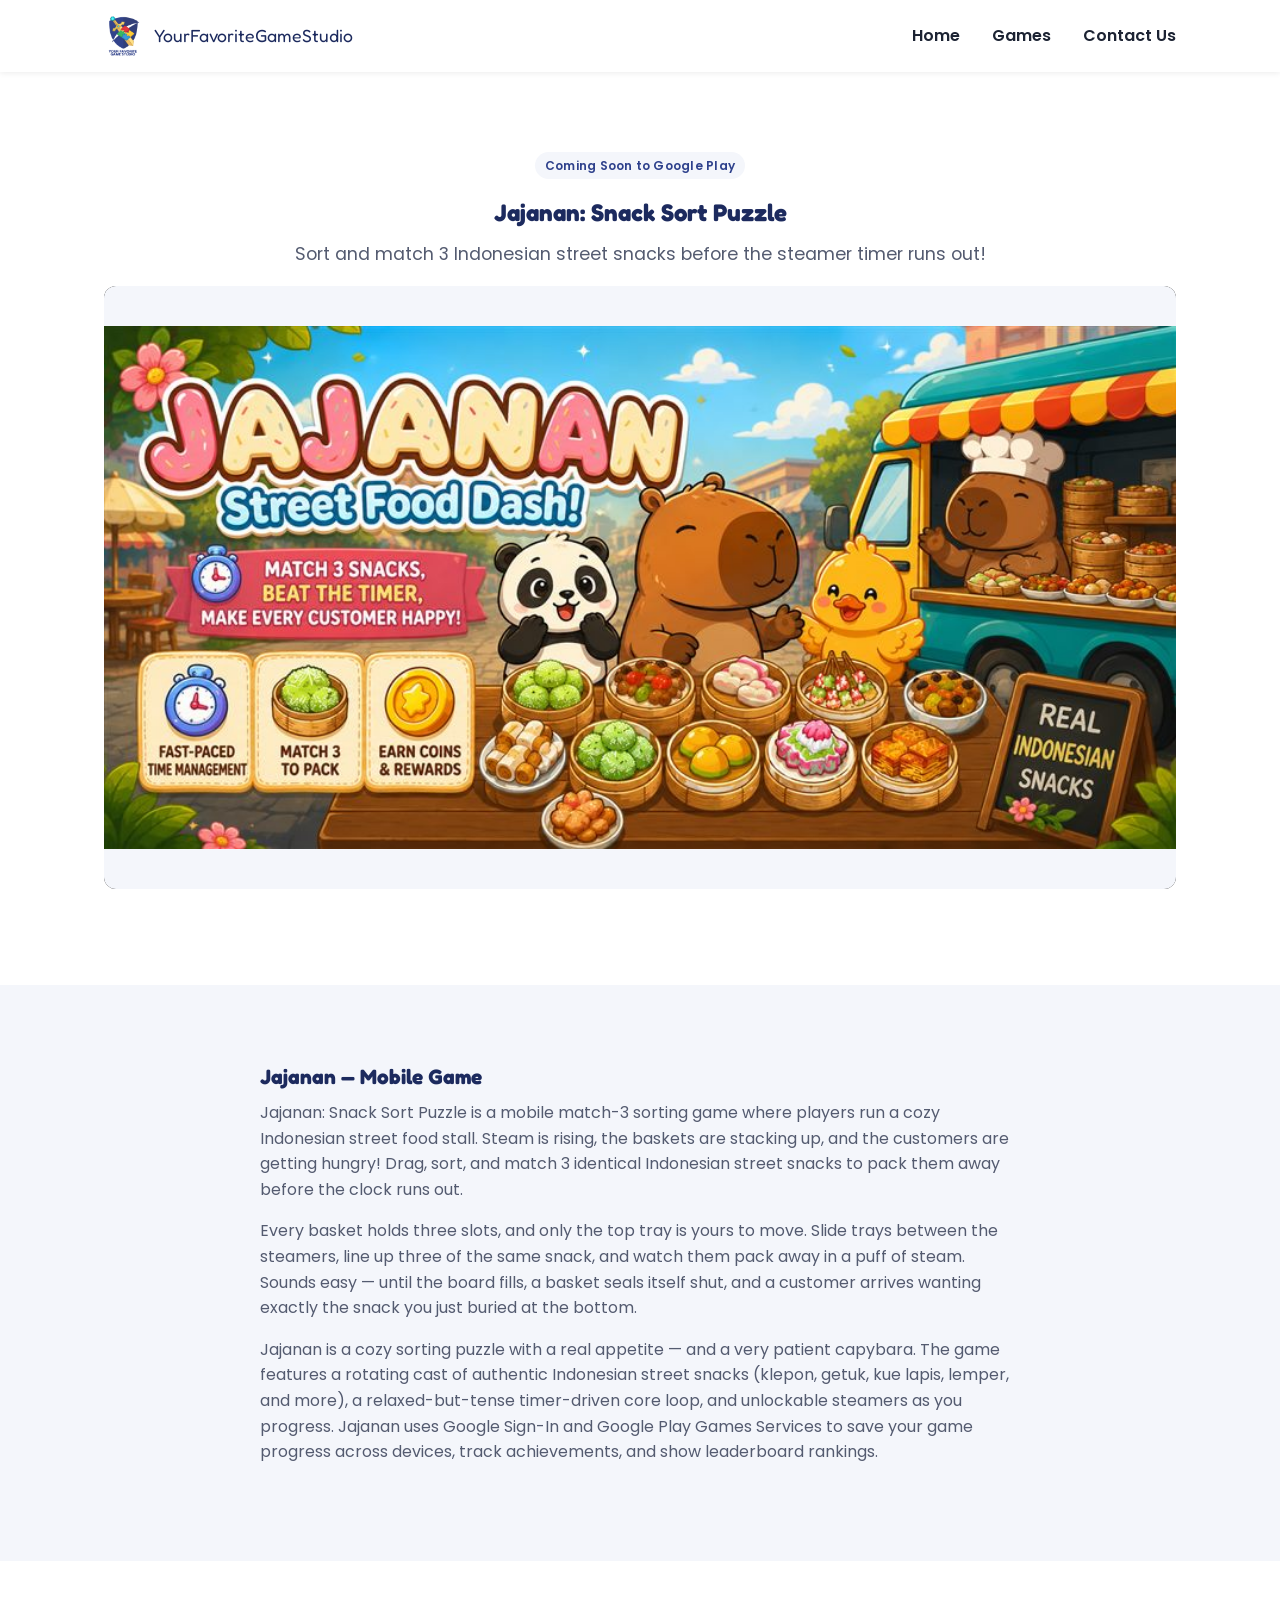
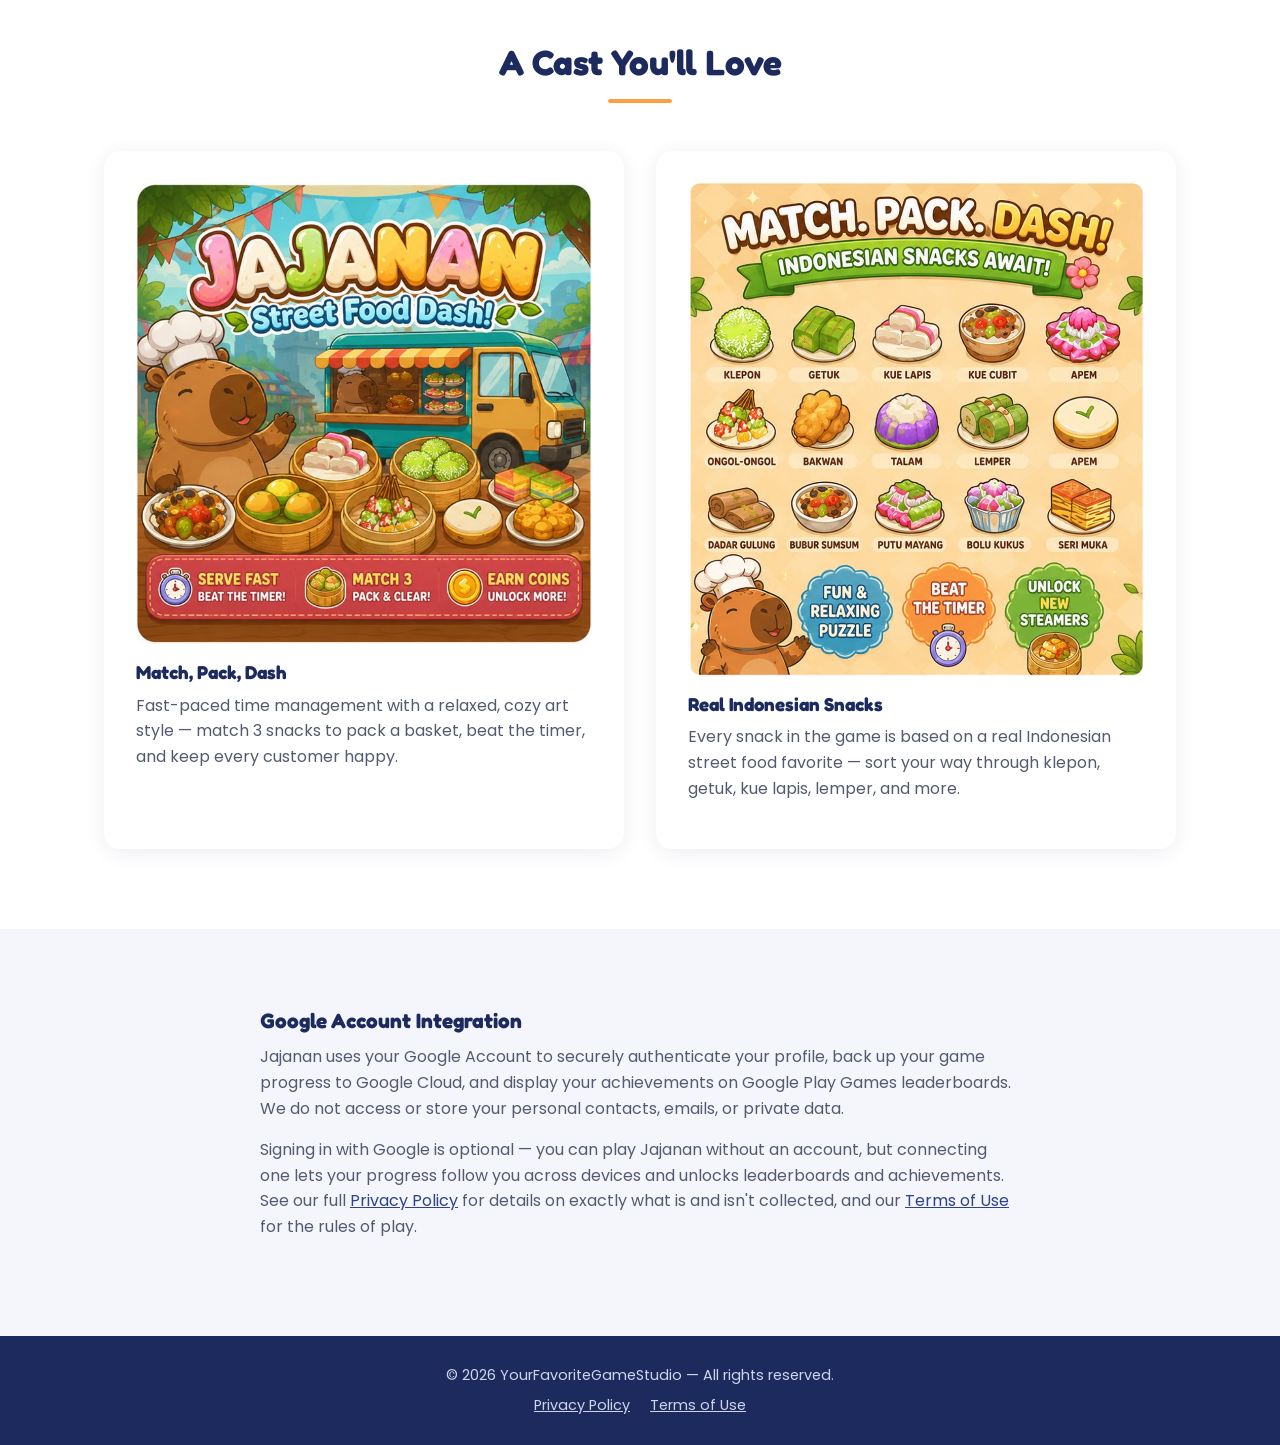
==== jajanan/index.html @ 8e8e4eb2 "add subsite jajanan" ====
<!doctype html>
<html lang="en">
<head>
<meta charset="UTF-8">
<meta name="viewport" content="width=device-width, initial-scale=1">
<title>Jajanan: Snack Sort Puzzle — YourFavoriteGameStudio</title>
<meta name="description" content="Jajanan: Snack Sort Puzzle is a mobile match-3 sorting game where you pack Indonesian street snacks before the steamer timer runs out. Uses Google Sign-In and Google Play Games Services for cloud save, achievements, and leaderboards.">
<meta name="theme-color" content="#2e418c">
<link rel="canonical" href="https://yourfavoritegamestudio.com/jajanan/">

<meta property="og:title" content="Jajanan: Snack Sort Puzzle — YourFavoriteGameStudio">
<meta property="og:description" content="Sort and match 3 Indonesian street snacks before the steamer timer runs out!">
<meta property="og:type" content="website">
<meta property="og:url" content="https://yourfavoritegamestudio.com/jajanan/">
<meta property="og:image" content="https://yourfavoritegamestudio.com/assets/jajanan-banner.jpg">
<meta name="twitter:card" content="summary_large_image">
<meta name="twitter:title" content="Jajanan: Snack Sort Puzzle">
<meta name="twitter:description" content="Sort and match 3 Indonesian street snacks before the steamer timer runs out!">
<meta name="twitter:image" content="https://yourfavoritegamestudio.com/assets/jajanan-banner.jpg">

<link rel="icon" href="../assets/logo.png">
<link rel="apple-touch-icon" href="../assets/logo.png">

<link rel="preconnect" href="https://fonts.googleapis.com">
<link rel="preconnect" href="https://fonts.gstatic.com" crossorigin>
<link href="https://fonts.googleapis.com/css2?family=Fredoka+One&family=Poppins:wght@300;400;600&display=swap" rel="stylesheet">

<link rel="stylesheet" href="../css/style.css">
</head>
<body>

<header class="site-header">
  <div class="wrap header-inner">
    <a href="../index.html#top" class="brand">
      <img src="../assets/logo.png" alt="YourFavoriteGameStudio logo" class="brand-logo">
      <span>YourFavoriteGameStudio</span>
    </a>

    <button class="nav-toggle" id="navToggle" aria-label="Toggle menu" aria-expanded="false" aria-controls="siteNav">
      <span></span><span></span><span></span>
    </button>

    <nav class="site-nav" id="siteNav">
      <a href="../index.html#top">Home</a>
      <a href="../index.html#games">Games</a>
      <a href="../index.html#connect">Contact Us</a>
    </nav>
  </div>
</header>

<main>

  <section class="section">
    <div class="wrap">
      <div class="legal-content game-intro">
        <span class="badge-soon">Coming Soon to Google Play</span>
        <h1>Jajanan: Snack Sort Puzzle</h1>
        <p class="tagline">Sort and match 3 Indonesian street snacks before the steamer timer runs out!</p>
      </div>

      <div class="video-frame">
        <img src="../assets/jajanan-banner.jpg" alt="Jajanan: Snack Sort Puzzle key art — a capybara, panda, and duck running an Indonesian street food cart stacked with steamer baskets of snacks" loading="lazy">
      </div>
    </div>
  </section>

  <section class="section section-alt">
    <div class="wrap">
      <div class="legal-content">
        <h2>Jajanan — Mobile Game</h2>
        <p>Jajanan: Snack Sort Puzzle is a mobile match-3 sorting game where players run a cozy Indonesian street food stall. Steam is rising, the baskets are stacking up, and the customers are getting hungry! Drag, sort, and match 3 identical Indonesian street snacks to pack them away before the clock runs out.</p>
        <p>Every basket holds three slots, and only the top tray is yours to move. Slide trays between the steamers, line up three of the same snack, and watch them pack away in a puff of steam. Sounds easy — until the board fills, a basket seals itself shut, and a customer arrives wanting exactly the snack you just buried at the bottom.</p>
        <p>Jajanan is a cozy sorting puzzle with a real appetite — and a very patient capybara. The game features a rotating cast of authentic Indonesian street snacks (klepon, getuk, kue lapis, lemper, and more), a relaxed-but-tense timer-driven core loop, and unlockable steamers as you progress. Jajanan uses Google Sign-In and Google Play Games Services to save your game progress across devices, track achievements, and show leaderboard rankings.</p>
      </div>
    </div>
  </section>

  <section class="section">
    <div class="wrap">
      <h2 class="section-heading">A Cast You'll Love</h2>
      <div class="about-grid">
        <div class="about-card">
          <img src="../assets/jajanan-feature.jpg" alt="A chef capybara waves from a Jajanan street food cart, with a panda and duck friend nearby" loading="lazy">
          <h3>Match, Pack, Dash</h3>
          <p>Fast-paced time management with a relaxed, cozy art style — match 3 snacks to pack a basket, beat the timer, and keep every customer happy.</p>
        </div>
        <div class="about-card">
          <img src="../assets/jajanan-snacks.jpg" alt="A grid of authentic Indonesian street snacks featured in Jajanan, including klepon, getuk, kue lapis, apem, lemper, and seri muka" loading="lazy">
          <h3>Real Indonesian Snacks</h3>
          <p>Every snack in the game is based on a real Indonesian street food favorite — sort your way through klepon, getuk, kue lapis, lemper, and more.</p>
        </div>
      </div>
    </div>
  </section>

  <section class="section section-alt">
    <div class="wrap">
      <div class="legal-content">
        <h2>Google Account Integration</h2>
        <p>Jajanan uses your Google Account to securely authenticate your profile, back up your game progress to Google Cloud, and display your achievements on Google Play Games leaderboards. We do not access or store your personal contacts, emails, or private data.</p>
        <p>Signing in with Google is optional — you can play Jajanan without an account, but connecting one lets your progress follow you across devices and unlocks leaderboards and achievements. See our full <a href="../privacy-policy.html">Privacy Policy</a> for details on exactly what is and isn't collected, and our <a href="../terms-of-use.html">Terms of Use</a> for the rules of play.</p>
      </div>
    </div>
  </section>

</main>

<footer class="site-footer">
  <div class="wrap">
    <p>&copy; <span id="year"></span> YourFavoriteGameStudio &mdash; All rights reserved.</p>
    <p class="footer-links">
      <a href="../privacy-policy.html">Privacy Policy</a>
      <a href="../terms-of-use.html">Terms of Use</a>
    </p>
  </div>
</footer>

<script src="../js/main.js"></script>
</body>
</html>
---- css/style.css ----
:root {
  --color-primary: #2e418c;
  --color-primary-dark: #1c2a5e;
  --color-accent: #ff9f43;
  --color-bg: #ffffff;
  --color-bg-alt: #f4f6fb;
  --color-text: #1c2333;
  --color-text-muted: #545b70;
  --font-heading: 'Fredoka One', system-ui, sans-serif;
  --font-body: 'Poppins', system-ui, sans-serif;
  --max-width: 1120px;
}

* { box-sizing: border-box; }

html { scroll-behavior: smooth; }

body {
  margin: 0;
  font-family: var(--font-body);
  color: var(--color-text);
  background: var(--color-bg);
  line-height: 1.6;
}

h1, h2, h3 {
  font-family: var(--font-heading);
  color: var(--color-primary-dark);
  line-height: 1.2;
  margin: 0 0 .5em;
}

p { margin: 0 0 1em; }

a { color: inherit; }

img { max-width: 100%; display: block; }

.wrap {
  max-width: var(--max-width);
  margin: 0 auto;
  padding: 0 24px;
}

.btn {
  display: inline-block;
  padding: 14px 32px;
  border-radius: 999px;
  font-family: var(--font-body);
  font-weight: 600;
  text-decoration: none;
  border: 2px solid transparent;
  transition: transform .15s ease, background .15s ease;
}
.btn:hover { transform: translateY(-2px); }

.btn-primary {
  background: var(--color-accent);
  color: #1c2333;
}
.btn-primary:hover { background: #ffb066; }

.btn-secondary {
  background: transparent;
  border-color: var(--color-primary);
  color: var(--color-primary);
}
.btn-secondary:hover { background: var(--color-primary); color: #fff; }

/* Header */
.site-header {
  position: sticky;
  top: 0;
  z-index: 100;
  background: #fff;
  box-shadow: 0 1px 6px rgba(0,0,0,.08);
}

.header-inner {
  display: flex;
  align-items: center;
  justify-content: space-between;
  height: 72px;
}

.brand {
  display: flex;
  align-items: center;
  gap: 10px;
  text-decoration: none;
  font-family: var(--font-heading);
  color: var(--color-primary-dark);
  font-size: 1.1rem;
  white-space: nowrap;
}

.brand-logo {
  width: 40px;
  height: 40px;
  object-fit: contain;
}

.site-nav {
  display: flex;
  gap: 32px;
}

.site-nav a {
  text-decoration: none;
  font-weight: 600;
  color: var(--color-text);
}
.site-nav a:hover { color: var(--color-primary); }

.nav-toggle {
  display: none;
  flex-direction: column;
  justify-content: center;
  gap: 5px;
  width: 40px;
  height: 40px;
  background: none;
  border: none;
  cursor: pointer;
}
.nav-toggle span {
  display: block;
  height: 2px;
  background: var(--color-primary-dark);
  border-radius: 2px;
}

/* Hero */
.hero {
  line-height: 0;
}

.hero-banner-link {
  display: block;
  transition: opacity .15s ease;
}
.hero-banner-link:hover { opacity: .92; }

.hero-banner-img {
  width: 100%;
  height: auto;
}

/* Sections */
.section { padding: 80px 0; }
.section-alt { background: var(--color-bg-alt); }

.section-heading {
  text-align: center;
  font-size: clamp(1.6rem, 3vw, 2.2rem);
  margin-bottom: 48px;
  position: relative;
}
.section-heading::after {
  content: "";
  display: block;
  width: 64px;
  height: 4px;
  background: var(--color-accent);
  margin: 16px auto 0;
  border-radius: 2px;
}

/* About */
.about-grid {
  display: grid;
  grid-template-columns: repeat(auto-fit, minmax(280px, 1fr));
  gap: 32px;
}

.about-card {
  background: #fff;
  border-radius: 16px;
  padding: 32px;
  box-shadow: 0 4px 20px rgba(28,42,94,.08);
}

.about-card p { color: var(--color-text-muted); }
.about-card img {
  width: 100%;
  border-radius: 12px;
  margin-bottom: 16px;
}

/* Game subpages (e.g. /jajanan/) */
.game-intro {
  text-align: center;
  margin-bottom: 32px;
}
.game-intro h1 { margin-top: 12px; }
.game-intro .tagline { font-size: 1.1rem; }

/* Games */
.games-grid {
  display: grid;
  grid-template-columns: repeat(auto-fit, minmax(300px, 1fr));
  gap: 32px;
}

.game-card {
  background: #fff;
  border-radius: 16px;
  padding: 20px;
  box-shadow: 0 4px 20px rgba(28,42,94,.08);
}

.video-frame {
  position: relative;
  width: 100%;
  padding-top: 56.25%;
  border-radius: 12px;
  overflow: hidden;
  background: #000;
  margin-bottom: 16px;
}
.video-frame iframe {
  position: absolute;
  inset: 0;
  width: 100%;
  height: 100%;
  border: 0;
}
.video-frame img {
  position: absolute;
  inset: 0;
  width: 100%;
  height: 100%;
  object-fit: contain;
  background: var(--color-bg-alt);
}
.badge-soon {
  display: inline-block;
  margin-bottom: 8px;
  padding: 4px 10px;
  border-radius: 999px;
  background: var(--color-bg-alt);
  color: var(--color-primary);
  font-size: .75rem;
  font-weight: 600;
  letter-spacing: .02em;
}

.game-card p { color: var(--color-text-muted); }

/* Social */
.social-links {
  display: flex;
  justify-content: center;
  flex-wrap: wrap;
  gap: 24px;
}
.social-links a {
  color: var(--color-primary);
  transition: color .15s ease, transform .15s ease;
}
.social-links a:hover {
  color: var(--color-accent);
  transform: translateY(-2px);
}

/* Footer */
.site-footer {
  background: var(--color-primary-dark);
  color: #cfd5ee;
  padding: 28px 0;
  text-align: center;
  font-size: .9rem;
}
.site-footer p { margin: 0 0 .5em; }
.site-footer p:last-child { margin-bottom: 0; }

.footer-links {
  display: flex;
  justify-content: center;
  gap: 20px;
}
.footer-links a {
  color: #cfd5ee;
  text-decoration: underline;
}
.footer-links a:hover { color: #fff; }

/* Legal pages (privacy policy / terms of use) */
.legal-page { padding: 64px 0 96px; }

.legal-content {
  max-width: 760px;
  margin: 0 auto;
}

.legal-content .updated {
  color: var(--color-text-muted);
  font-size: .9rem;
  margin-bottom: 2.5em;
}

.legal-content h2 {
  margin-top: 2em;
  font-size: 1.3rem;
}

.legal-content h2:first-of-type { margin-top: 0; }

.legal-content ul {
  color: var(--color-text-muted);
  padding-left: 1.2em;
}

.legal-content li { margin-bottom: .5em; }

.legal-content p { color: var(--color-text-muted); }

.legal-content a { color: var(--color-primary); }

/* Mobile nav */
@media (max-width: 720px) {
  .nav-toggle { display: flex; }

  .site-nav {
    position: absolute;
    top: 72px;
    left: 0;
    right: 0;
    background: #fff;
    flex-direction: column;
    gap: 0;
    max-height: 0;
    overflow: hidden;
    box-shadow: 0 6px 12px rgba(0,0,0,.08);
    transition: max-height .25s ease;
  }
  .site-nav.open { max-height: 240px; }
  .site-nav a {
    padding: 16px 24px;
    border-top: 1px solid #eee;
  }
}
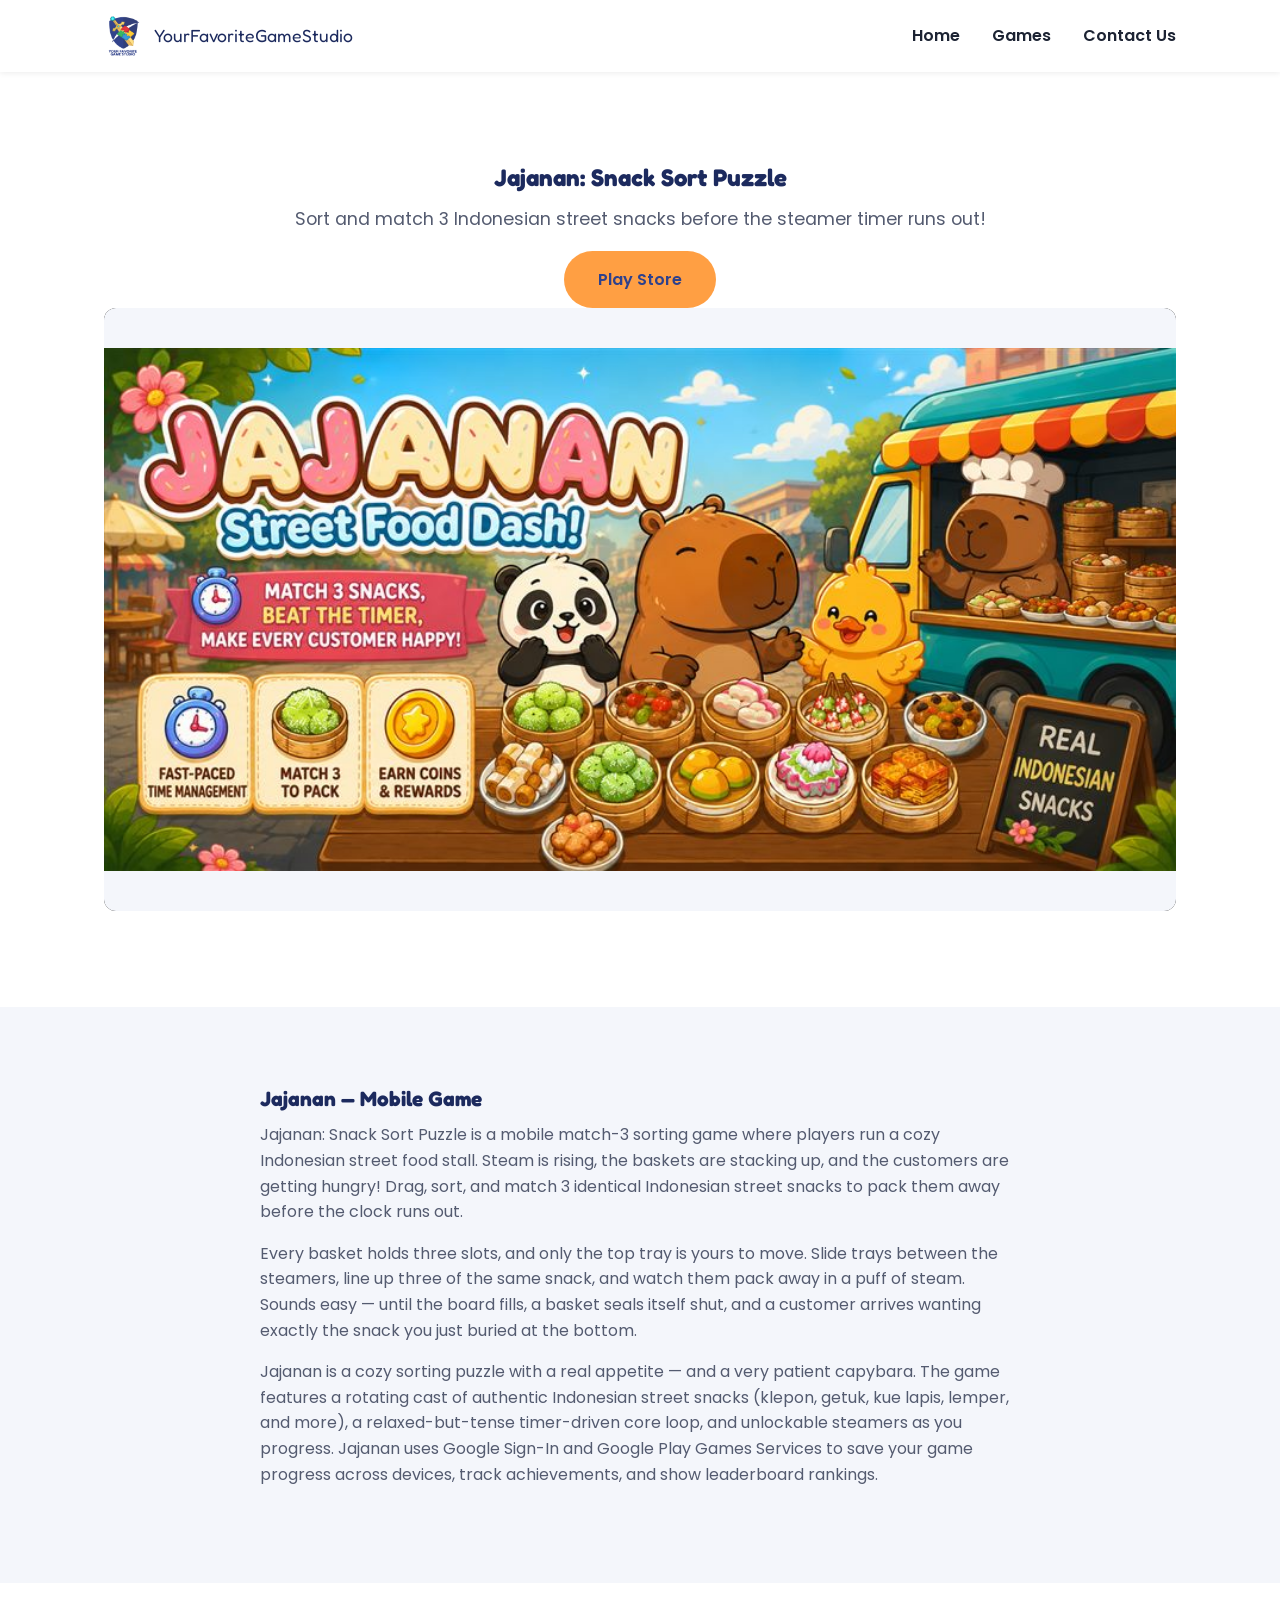
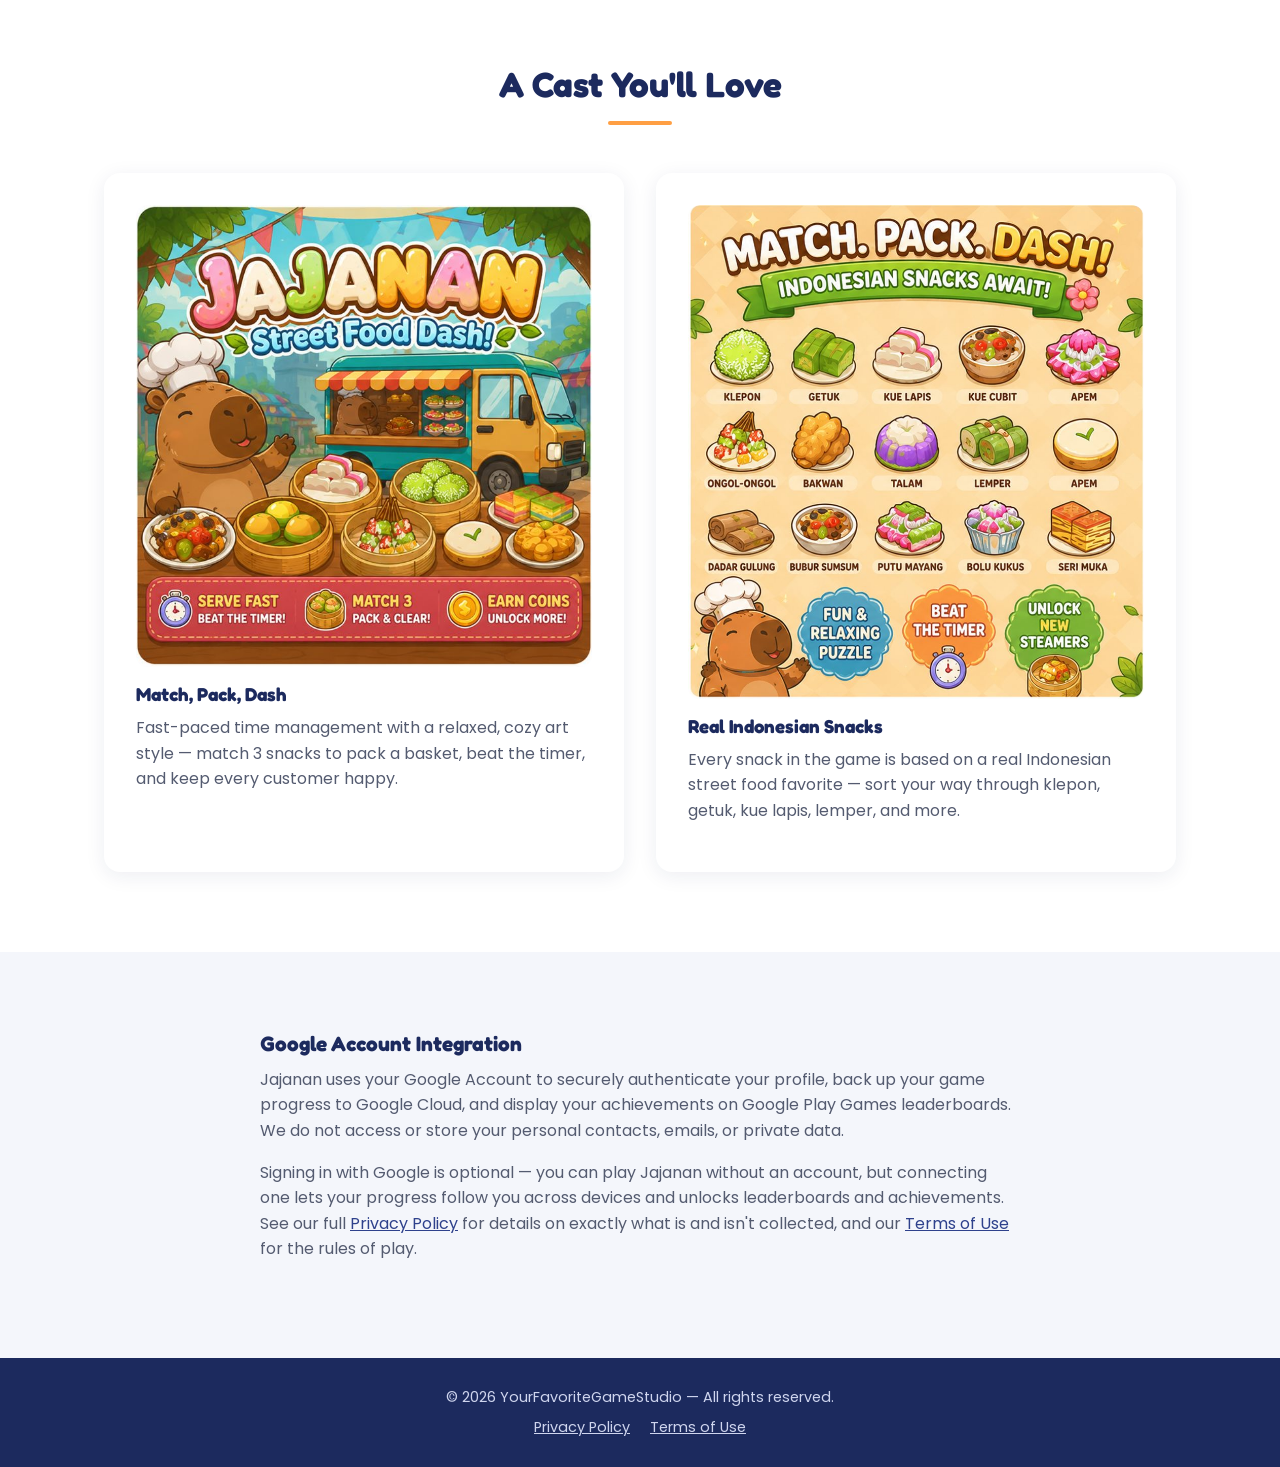
==== commit 2d77f730: "fix update link playstore jajanan" ====
--- a/jajanan/index.html
+++ b/jajanan/index.html
@@ -53,9 +53,9 @@
   <section class="section">
     <div class="wrap">
       <div class="legal-content game-intro">
-        <span class="badge-soon">Coming Soon to Google Play</span>
         <h1>Jajanan: Snack Sort Puzzle</h1>
         <p class="tagline">Sort and match 3 Indonesian street snacks before the steamer timer runs out!</p>
+        <a href="https://play.google.com/store/apps/details?id=com.yourfavoritegamestudio.Jajanan" class="btn btn-primary" target="_blank" rel="noopener">Play Store</a>
       </div>
 
       <div class="video-frame">
